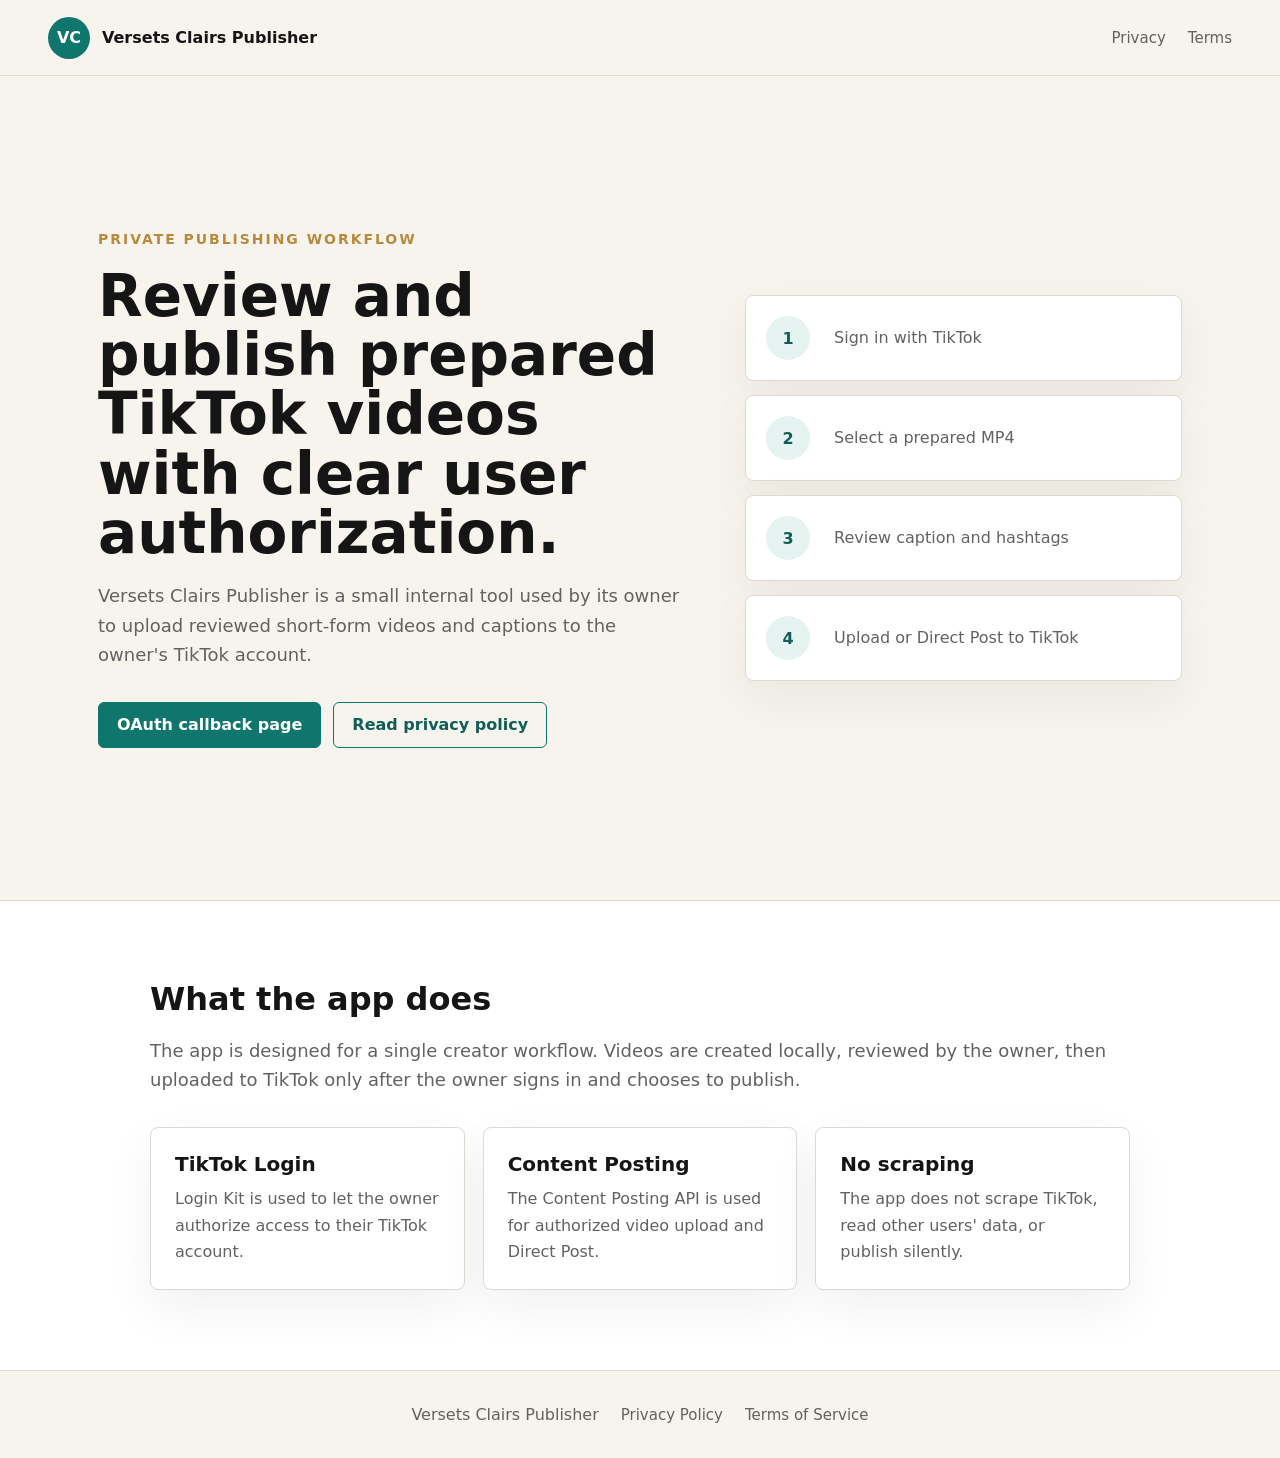
==== index.html @ 65959861 "Initial TikTok review site" ====
<!doctype html>
<html lang="en">
  <head>
    <meta charset="utf-8" />
    <meta name="viewport" content="width=device-width, initial-scale=1" />
    <title>Versets Clairs Publisher</title>
    <meta
      name="description"
      content="Versets Clairs Publisher helps its owner review and publish prepared short-form videos to TikTok using TikTok Login and Content Posting API."
    />
    <link rel="stylesheet" href="./styles.css" />
  </head>
  <body>
    <header class="site-header">
      <a class="brand" href="./index.html" aria-label="Versets Clairs Publisher home">
        <span class="brand-mark">VC</span>
        <span>Versets Clairs Publisher</span>
      </a>
      <nav aria-label="Legal pages">
        <a href="./privacy.html">Privacy</a>
        <a href="./terms.html">Terms</a>
      </nav>
    </header>

    <main>
      <section class="hero">
        <div class="hero-copy">
          <p class="eyebrow">Private publishing workflow</p>
          <h1>Review and publish prepared TikTok videos with clear user authorization.</h1>
          <p>
            Versets Clairs Publisher is a small internal tool used by its owner to upload
            reviewed short-form videos and captions to the owner's TikTok account.
          </p>
          <div class="actions">
            <a class="button" href="./auth/tiktok/callback.html">OAuth callback page</a>
            <a class="button secondary" href="./privacy.html">Read privacy policy</a>
          </div>
        </div>
        <div class="workflow" aria-label="Publishing workflow">
          <div>
            <span>1</span>
            <p>Sign in with TikTok</p>
          </div>
          <div>
            <span>2</span>
            <p>Select a prepared MP4</p>
          </div>
          <div>
            <span>3</span>
            <p>Review caption and hashtags</p>
          </div>
          <div>
            <span>4</span>
            <p>Upload or Direct Post to TikTok</p>
          </div>
        </div>
      </section>

      <section class="content-band">
        <div class="section-copy">
          <h2>What the app does</h2>
          <p>
            The app is designed for a single creator workflow. Videos are created locally,
            reviewed by the owner, then uploaded to TikTok only after the owner signs in and
            chooses to publish.
          </p>
        </div>
        <div class="details-grid">
          <article>
            <h3>TikTok Login</h3>
            <p>
              Login Kit is used to let the owner authorize access to their TikTok account.
            </p>
          </article>
          <article>
            <h3>Content Posting</h3>
            <p>
              The Content Posting API is used for authorized video upload and Direct Post.
            </p>
          </article>
          <article>
            <h3>No scraping</h3>
            <p>
              The app does not scrape TikTok, read other users' data, or publish silently.
            </p>
          </article>
        </div>
      </section>
    </main>

    <footer>
      <span>Versets Clairs Publisher</span>
      <a href="./privacy.html">Privacy Policy</a>
      <a href="./terms.html">Terms of Service</a>
    </footer>
  </body>
</html>
---- styles.css ----
:root {
  color-scheme: light;
  --ink: #151515;
  --muted: #626262;
  --line: #dedad2;
  --paper: #f7f4ee;
  --panel: #ffffff;
  --accent: #0f766e;
  --accent-dark: #115e59;
  --gold: #b88a3d;
}

* {
  box-sizing: border-box;
}

body {
  margin: 0;
  font-family:
    Inter, ui-sans-serif, system-ui, -apple-system, BlinkMacSystemFont, "Segoe UI", sans-serif;
  color: var(--ink);
  background: var(--paper);
}

a {
  color: inherit;
  text-decoration: none;
}

.site-header {
  display: flex;
  align-items: center;
  justify-content: space-between;
  gap: 24px;
  min-height: 76px;
  padding: 0 48px;
  border-bottom: 1px solid var(--line);
  background: rgba(247, 244, 238, 0.95);
}

.brand {
  display: inline-flex;
  align-items: center;
  gap: 12px;
  font-weight: 700;
}

.brand-mark {
  display: inline-grid;
  width: 42px;
  height: 42px;
  place-items: center;
  border-radius: 50%;
  background: var(--accent);
  color: white;
  font-weight: 800;
  letter-spacing: 0;
}

nav,
footer {
  display: flex;
  align-items: center;
  gap: 22px;
}

nav a,
footer a {
  color: var(--muted);
  font-size: 15px;
}

.hero {
  display: grid;
  grid-template-columns: minmax(0, 1.15fr) minmax(320px, 0.85fr);
  gap: 56px;
  align-items: center;
  max-width: 1180px;
  min-height: calc(100vh - 76px);
  margin: 0 auto;
  padding: 72px 48px;
}

.eyebrow {
  margin: 0 0 16px;
  color: var(--gold);
  font-size: 14px;
  font-weight: 800;
  letter-spacing: 0.14em;
  text-transform: uppercase;
}

h1 {
  max-width: 860px;
  margin: 0;
  font-size: 58px;
  line-height: 1.02;
  letter-spacing: 0;
}

h2 {
  margin: 0 0 16px;
  font-size: 32px;
  line-height: 1.15;
}

h3 {
  margin: 0 0 10px;
  font-size: 20px;
}

p {
  color: var(--muted);
  font-size: 18px;
  line-height: 1.65;
}

.hero-copy > p:not(.eyebrow) {
  max-width: 680px;
}

.actions {
  display: flex;
  flex-wrap: wrap;
  gap: 12px;
  margin-top: 32px;
}

.button {
  display: inline-flex;
  align-items: center;
  justify-content: center;
  min-height: 46px;
  padding: 0 18px;
  border: 1px solid var(--accent);
  border-radius: 6px;
  background: var(--accent);
  color: white;
  font-weight: 700;
}

.button.secondary {
  background: transparent;
  color: var(--accent-dark);
}

.workflow {
  display: grid;
  gap: 14px;
}

.workflow div,
.details-grid article {
  border: 1px solid var(--line);
  border-radius: 8px;
  background: var(--panel);
  box-shadow: 0 18px 50px rgba(27, 23, 18, 0.06);
}

.workflow div {
  display: grid;
  grid-template-columns: 52px minmax(0, 1fr);
  gap: 16px;
  align-items: center;
  padding: 20px;
}

.workflow span {
  display: grid;
  width: 44px;
  height: 44px;
  place-items: center;
  border-radius: 50%;
  background: #e6f4f1;
  color: var(--accent-dark);
  font-weight: 800;
}

.workflow p,
.details-grid p {
  margin: 0;
  font-size: 16px;
}

.content-band {
  border-top: 1px solid var(--line);
  background: #ffffff;
  padding: 80px 48px;
}

.section-copy,
.details-grid,
.legal-page {
  max-width: 980px;
  margin: 0 auto;
}

.details-grid {
  display: grid;
  grid-template-columns: repeat(3, 1fr);
  gap: 18px;
  margin-top: 32px;
}

.details-grid article {
  padding: 24px;
}

.legal-page {
  padding: 72px 48px;
}

.legal-page h1 {
  margin-bottom: 28px;
}

.legal-page h2 {
  margin-top: 42px;
}

.callback-page {
  display: grid;
  min-height: 100vh;
  place-items: center;
  padding: 32px;
}

.callback-card {
  max-width: 620px;
  padding: 42px;
  border: 1px solid var(--line);
  border-radius: 8px;
  background: var(--panel);
  text-align: center;
}

.callback-card .brand-mark {
  margin: 0 auto 24px;
}

.callback-card h1 {
  font-size: 38px;
}

footer {
  justify-content: center;
  padding: 34px 48px;
  border-top: 1px solid var(--line);
}

footer span {
  color: var(--muted);
}

@media (max-width: 820px) {
  .site-header {
    align-items: flex-start;
    flex-direction: column;
    padding: 18px 22px;
  }

  .hero,
  .details-grid {
    grid-template-columns: 1fr;
  }

  .hero,
  .content-band,
  .legal-page {
    padding-right: 22px;
    padding-left: 22px;
  }

  h1 {
    font-size: 40px;
  }

  footer {
    align-items: flex-start;
    flex-direction: column;
    padding: 26px 22px;
  }
}
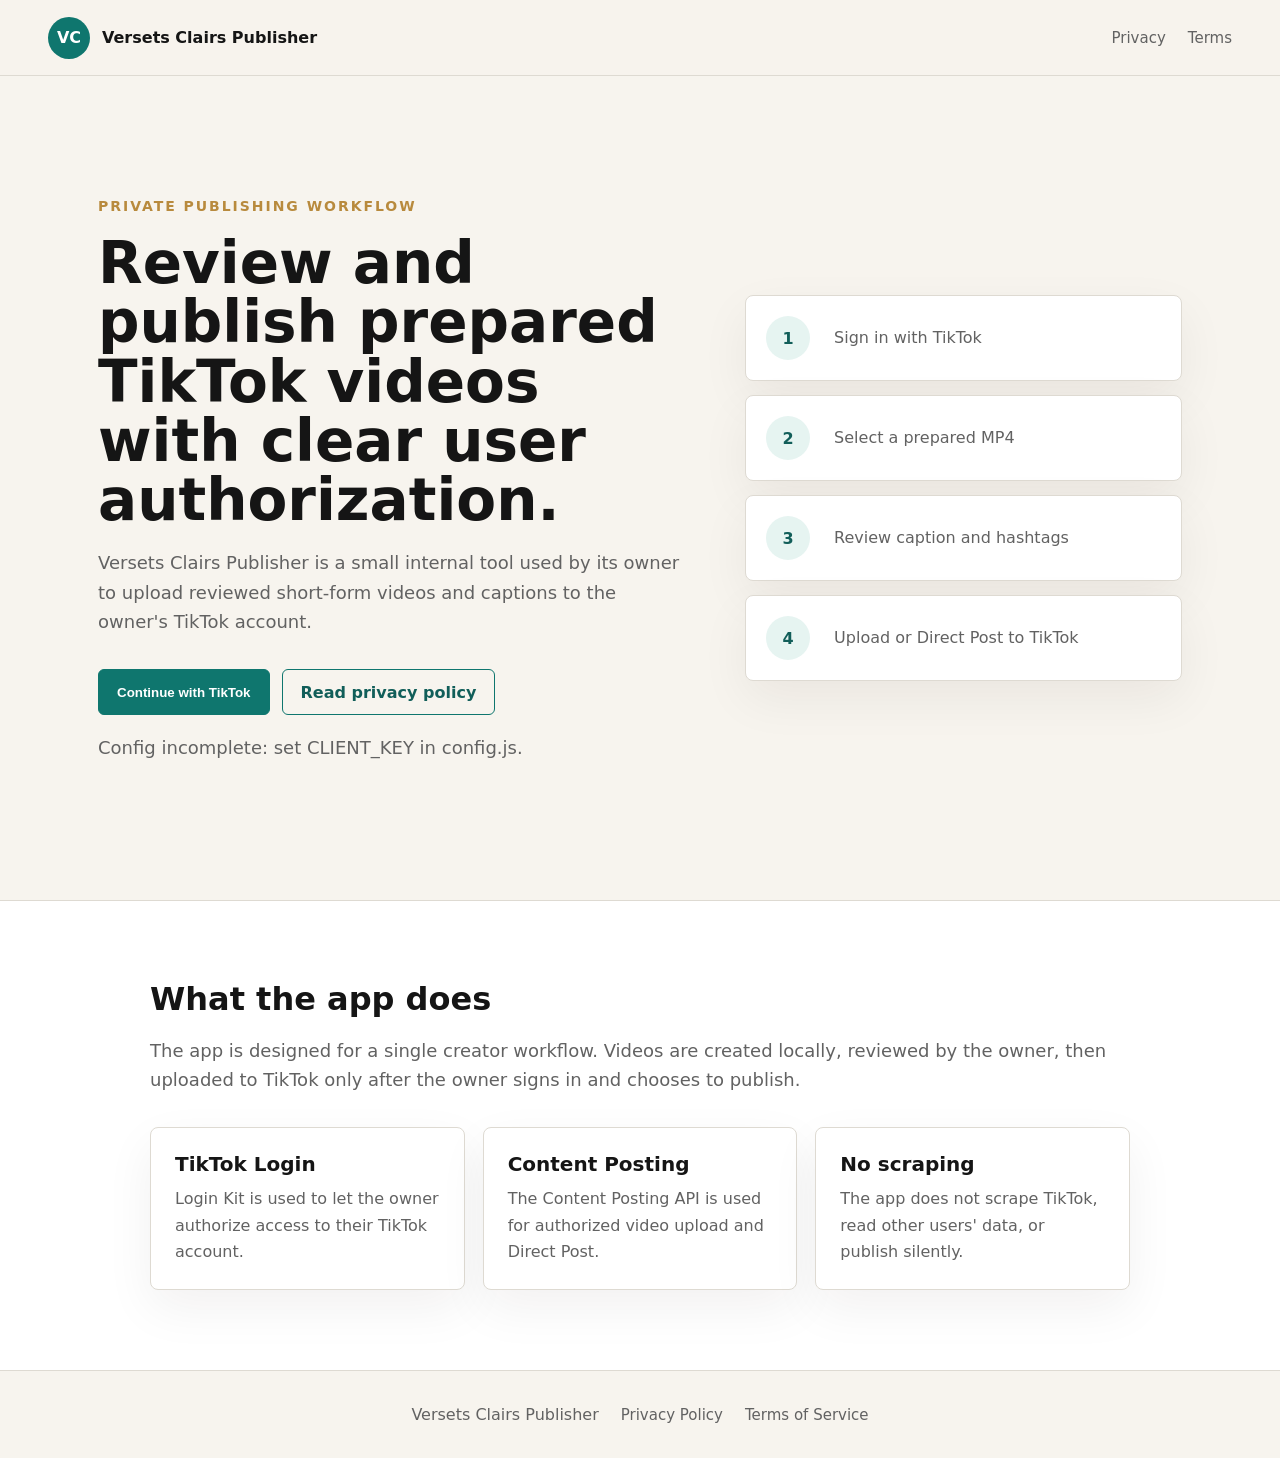
==== commit 5e959265: "feat: flux TikTok fonctionnel (Login Kit + Content Posting API) pour la démo - index.html : bouton "" ====
--- a/index.html
+++ b/index.html
@@ -32,27 +32,18 @@
             reviewed short-form videos and captions to the owner's TikTok account.
           </p>
           <div class="actions">
-            <a class="button" href="./auth/tiktok/callback.html">OAuth callback page</a>
+            <button id="connect-tiktok" class="button" type="button">
+              Continue with TikTok
+            </button>
             <a class="button secondary" href="./privacy.html">Read privacy policy</a>
           </div>
+          <p id="connect-note" class="muted-note"></p>
         </div>
         <div class="workflow" aria-label="Publishing workflow">
-          <div>
-            <span>1</span>
-            <p>Sign in with TikTok</p>
-          </div>
-          <div>
-            <span>2</span>
-            <p>Select a prepared MP4</p>
-          </div>
-          <div>
-            <span>3</span>
-            <p>Review caption and hashtags</p>
-          </div>
-          <div>
-            <span>4</span>
-            <p>Upload or Direct Post to TikTok</p>
-          </div>
+          <div><span>1</span><p>Sign in with TikTok</p></div>
+          <div><span>2</span><p>Select a prepared MP4</p></div>
+          <div><span>3</span><p>Review caption and hashtags</p></div>
+          <div><span>4</span><p>Upload or Direct Post to TikTok</p></div>
         </div>
       </section>
 
@@ -68,21 +59,15 @@
         <div class="details-grid">
           <article>
             <h3>TikTok Login</h3>
-            <p>
-              Login Kit is used to let the owner authorize access to their TikTok account.
-            </p>
+            <p>Login Kit is used to let the owner authorize access to their TikTok account.</p>
           </article>
           <article>
             <h3>Content Posting</h3>
-            <p>
-              The Content Posting API is used for authorized video upload and Direct Post.
-            </p>
+            <p>The Content Posting API is used for authorized video upload and Direct Post.</p>
           </article>
           <article>
             <h3>No scraping</h3>
-            <p>
-              The app does not scrape TikTok, read other users' data, or publish silently.
-            </p>
+            <p>The app does not scrape TikTok, read other users' data, or publish silently.</p>
           </article>
         </div>
       </section>
@@ -93,5 +78,31 @@
       <a href="./privacy.html">Privacy Policy</a>
       <a href="./terms.html">Terms of Service</a>
     </footer>
+
+    <script src="./config.js"></script>
+    <script>
+      // Bouton "Continue with TikTok" -> redirige vers la page d'autorisation TikTok.
+      (function () {
+        var btn = document.getElementById("connect-tiktok");
+        var note = document.getElementById("connect-note");
+        var cfg = window.VC_CONFIG || {};
+        if (!cfg.CLIENT_KEY || cfg.CLIENT_KEY.indexOf("REMPLACER") === 0) {
+          note.textContent = "Config incomplete: set CLIENT_KEY in config.js.";
+        }
+        btn.addEventListener("click", function () {
+          // state anti-CSRF, stocke pour verification au retour.
+          var state = Math.random().toString(36).slice(2) + Date.now().toString(36);
+          sessionStorage.setItem("tiktok_oauth_state", state);
+          var url =
+            "https://www.tiktok.com/v2/auth/authorize/" +
+            "?client_key=" + encodeURIComponent(cfg.CLIENT_KEY) +
+            "&scope=" + encodeURIComponent(cfg.SCOPES) +
+            "&response_type=code" +
+            "&redirect_uri=" + encodeURIComponent(cfg.REDIRECT_URI) +
+            "&state=" + encodeURIComponent(state);
+          window.location.href = url;
+        });
+      })();
+    </script>
   </body>
 </html>
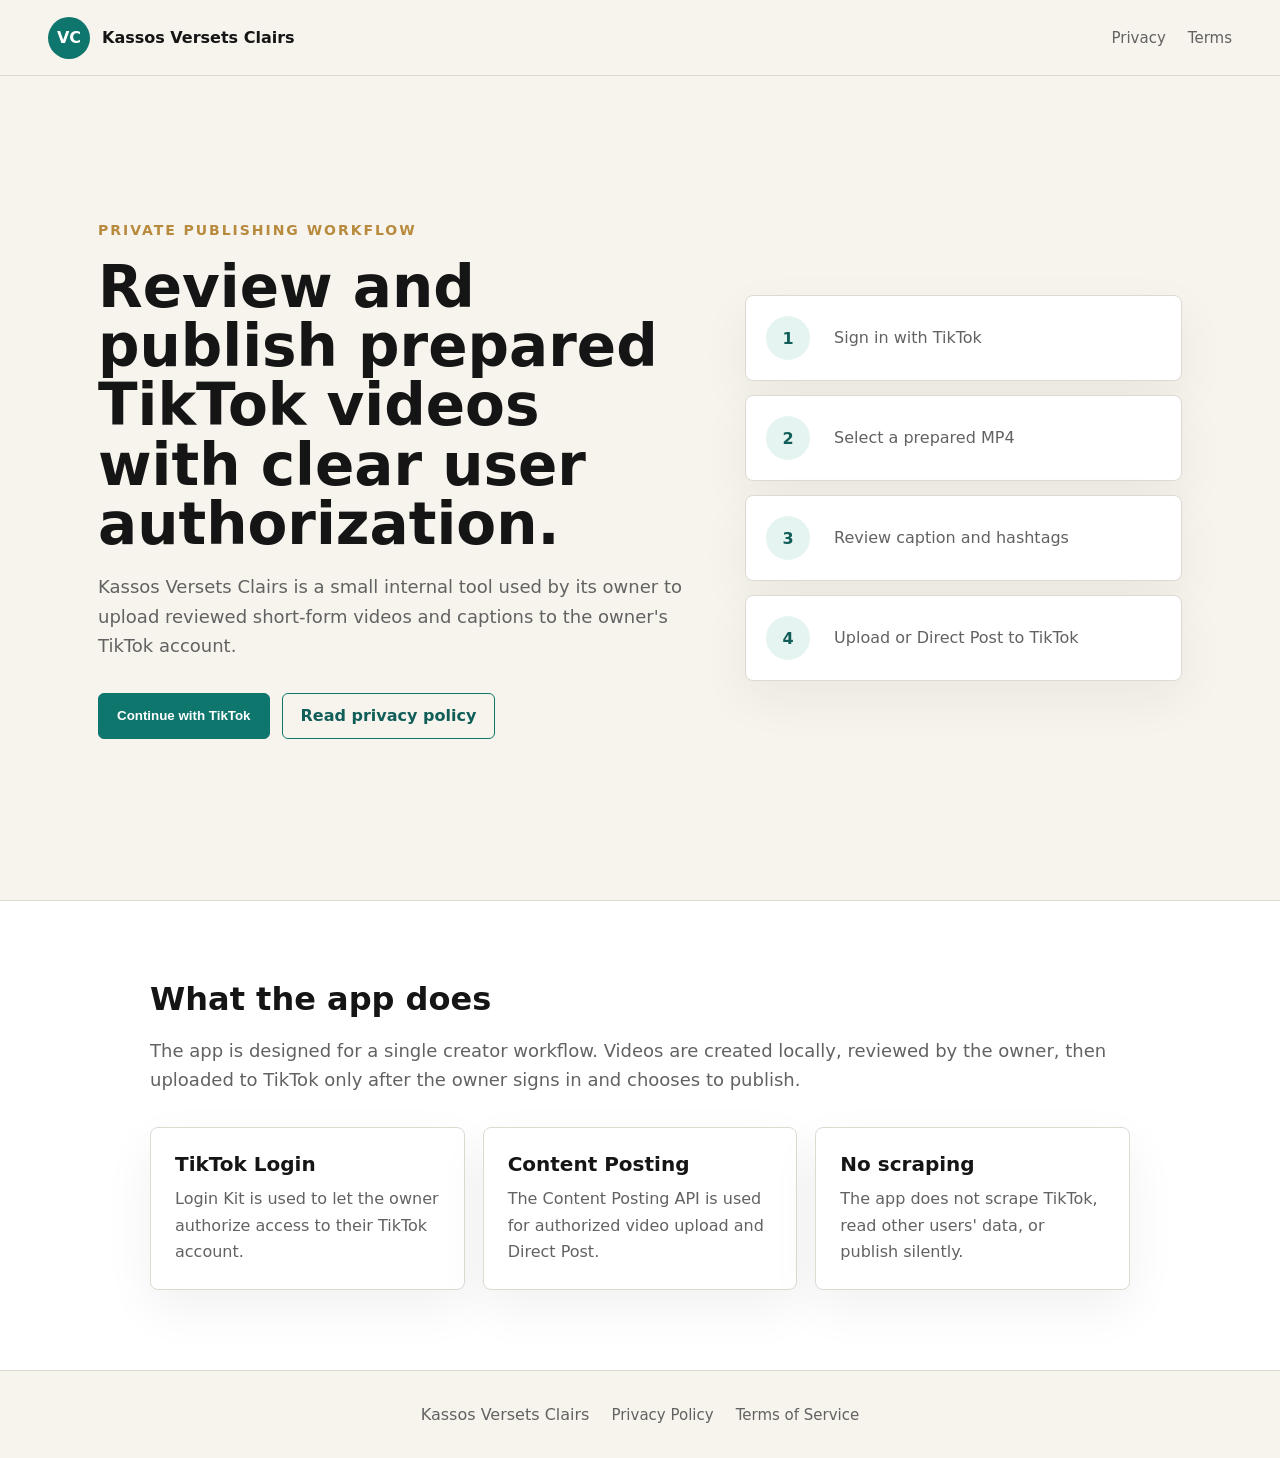
==== commit 163c1595: "chore: migrate to custom domain versetsclairs.kassos.art + rebrand to Kassos Versets Clairs - Add CN" ====
--- a/index.html
+++ b/index.html
@@ -3,18 +3,18 @@
   <head>
     <meta charset="utf-8" />
     <meta name="viewport" content="width=device-width, initial-scale=1" />
-    <title>Versets Clairs Publisher</title>
+    <title>Kassos Versets Clairs</title>
     <meta
       name="description"
-      content="Versets Clairs Publisher helps its owner review and publish prepared short-form videos to TikTok using TikTok Login and Content Posting API."
+      content="Kassos Versets Clairs helps its owner review and publish prepared short-form videos to TikTok using TikTok Login and Content Posting API."
     />
     <link rel="stylesheet" href="./styles.css" />
   </head>
   <body>
     <header class="site-header">
-      <a class="brand" href="./index.html" aria-label="Versets Clairs Publisher home">
+      <a class="brand" href="./index.html" aria-label="Kassos Versets Clairs home">
         <span class="brand-mark">VC</span>
-        <span>Versets Clairs Publisher</span>
+        <span>Kassos Versets Clairs</span>
       </a>
       <nav aria-label="Legal pages">
         <a href="./privacy.html">Privacy</a>
@@ -28,7 +28,7 @@
           <p class="eyebrow">Private publishing workflow</p>
           <h1>Review and publish prepared TikTok videos with clear user authorization.</h1>
           <p>
-            Versets Clairs Publisher is a small internal tool used by its owner to upload
+            Kassos Versets Clairs is a small internal tool used by its owner to upload
             reviewed short-form videos and captions to the owner's TikTok account.
           </p>
           <div class="actions">
@@ -74,7 +74,7 @@
     </main>
 
     <footer>
-      <span>Versets Clairs Publisher</span>
+      <span>Kassos Versets Clairs</span>
       <a href="./privacy.html">Privacy Policy</a>
       <a href="./terms.html">Terms of Service</a>
     </footer>
--- a/styles.css
+++ b/styles.css
@@ -126,6 +126,33 @@
   margin-top: 32px;
 }
 
+.field-label {
+  display: block;
+  margin: 22px 0 8px;
+  color: var(--ink);
+  font-size: 15px;
+  font-weight: 700;
+}
+
+.text-input {
+  width: min(100%, 420px);
+  min-height: 44px;
+  padding: 0 12px;
+  border: 1px solid var(--line);
+  border-radius: 6px;
+  background: white;
+  color: var(--ink);
+  font: inherit;
+}
+
+.caption-editor {
+  min-height: 150px;
+  padding-top: 10px;
+  padding-bottom: 10px;
+  line-height: 1.5;
+  resize: vertical;
+}
+
 .button {
   display: inline-flex;
   align-items: center;
